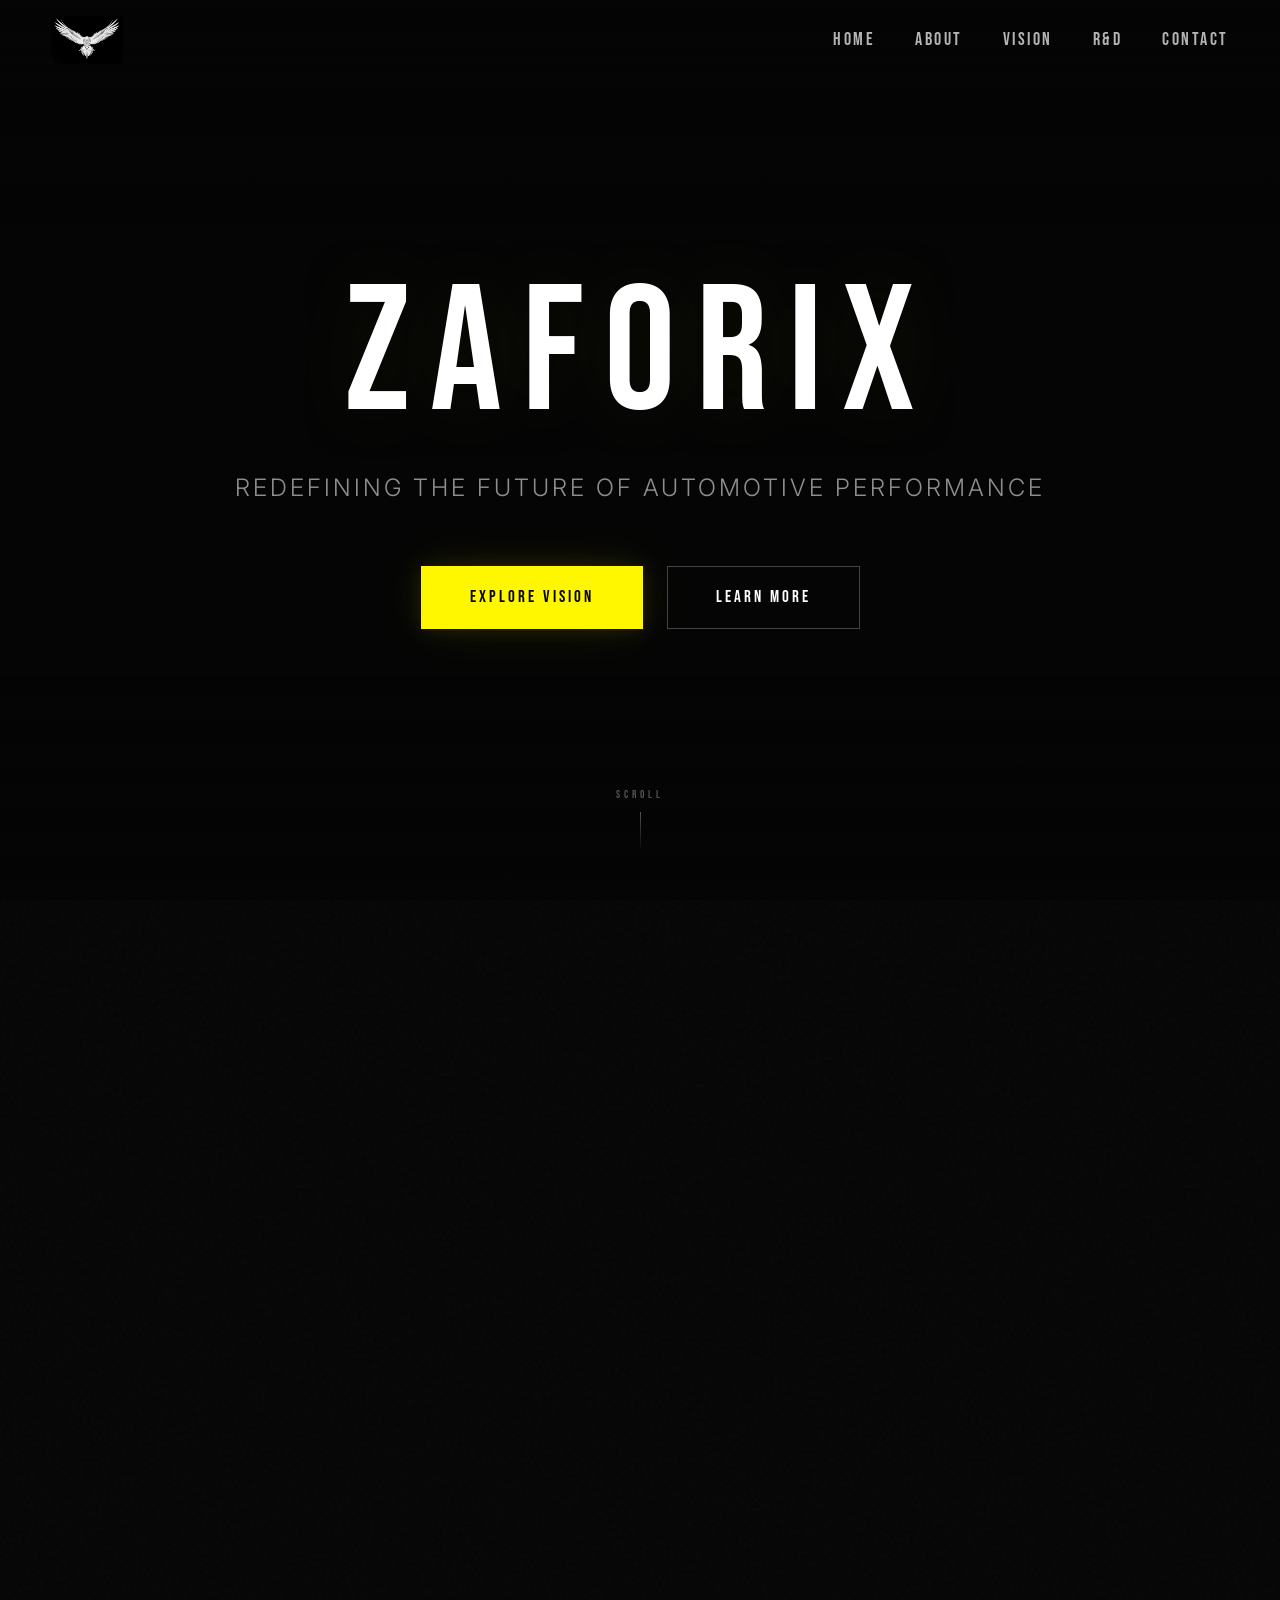
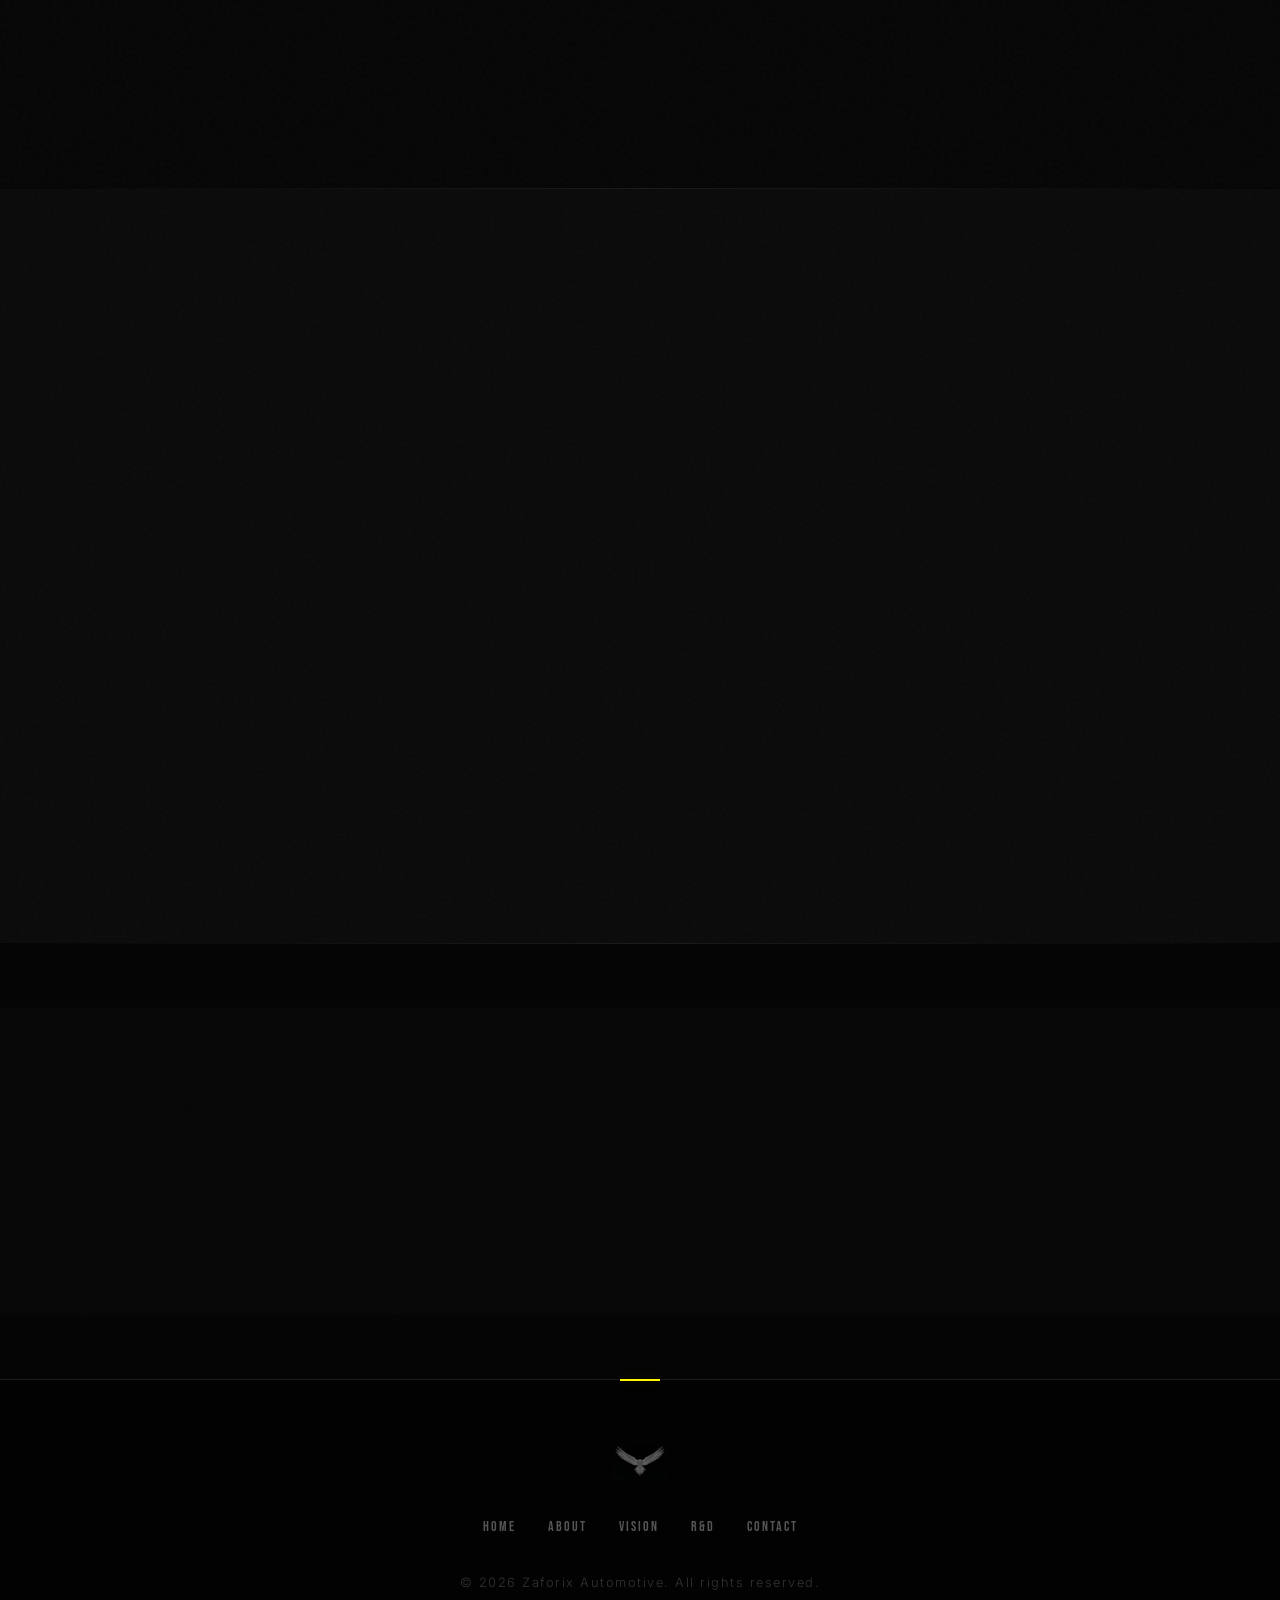
==== index.html @ 0b7443a0 "Update index.html" ====
<!DOCTYPE html>
<html lang="en">
<head>
    <link rel="icon" type="image/png" href="assets/favicon.png">
    <meta charset="UTF-8">
    <meta name="viewport" content="width=device-width, initial-scale=1.0">
    <title>Zaforix</title>
    <meta name="description" content="Zaforix is redefining the future of automotive performance. Experience the pinnacle of luxury engineering and design.">
    <link rel="stylesheet" href="style.css">
    
</head>
<body>

<nav class="navbar" id="navbar">
    <a href="index.html" class="logo-link" aria-label="Zaforix Home">
        <img src="assets/logo.png" alt="Zaforix" class="logo-img">
    </a>
    <ul class="nav-links" id="nav-links">
        <li><a href="index.html">Home</a></li>
        <li><a href="about.html">About</a></li>
        <li><a href="vision.html">Vision</a></li>
        <li><a href="rd.html">R&D</a></li>
        <li><a href="contact.html">Contact</a></li>
    </ul>
    <div class="hamburger" id="hamburger" aria-label="Toggle navigation">
        <span></span>
        <span></span>
        <span></span>
    </div>
</nav>

<main>
    <!-- Cinematic Hero -->
    <section class="hero" id="hero">
        <video autoplay muted loop playsinline class="hero-bg">
            <source src="assets/hero-video.mp4" type="video/mp4">
        </video>
        <div class="hero-overlay"></div>
        <div class="hero-content">
            <h1 class="hero-title">ZAFORIX</h1>
            <p class="hero-tagline">Redefining the Future of Automotive Performance</p>
            <div class="hero-actions">
                <a href="vision.html" class="btn btn-primary">Explore Vision</a>
                <a href="about.html" class="btn">Learn More</a>
            </div>
        </div>
        <div class="hero-scroll">
            <span>Scroll</span>
            <div class="scroll-line"></div>
        </div>
    </section>

    <!-- Brand Introduction -->
    <section class="section section-dark">
        <div class="section-content wide">
            <div class="fade-in text-center">
                <span class="eyebrow">The Next Era</span>
                <h2>Born to Perform</h2>
                <div class="accent-line"></div>
            </div>
            <div class="split-section">
                <div class="fade-in-left">
                    <p>Zaforix represents the pinnacle of automotive engineering and craftsmanship. Born from a relentless pursuit of self-improvement, we aim to operate at the highest level for the people we serve.</p>
                    <p>Our world-class team of engineers and visionary designers are working to create machines that don't just perform — they inspire. Welcome to the future.</p>
                    <a href="about.html" class="btn" style="margin-top: 2rem;">Our Story</a>
                </div>
                <div class="fade-in-right">
                    <div class="image-frame">
                        <img src="assets/vision-cockpit.png" alt="Premium sports car cockpit interior with ambient lighting at night">
                    </div>
                </div>
            </div>
        </div>
    </section>

    <hr class="section-divider">

    <!-- Philosophy Teaser -->
    <section class="section section-mid">
        <div class="section-content wide">
            <div class="split-section split-reverse">
                <div class="fade-in-right">
                    <span class="eyebrow">Philosophy</span>
                    <h3>Powerful. <span class="accent-text">Engineering.</span> For All.</h3>
                    <p style="margin-top: 1.5rem;">Every line, curve, and part is subjected to ruthless scrutiny in our pursuit of mechanical excellence for our end-users. We're building vehicles for everyone — driven by the belief that the limits of today are merely opportunities for tomorrow.</p>
                    <a href="vision.html" class="btn" style="margin-top: 2rem;">Our Vision</a>
                </div>
                <div class="fade-in-left">
                    <div class="image-frame">
                        <img src="assets/about-engineering.png" alt="High-performance engine bay showing precision-machined components">
                    </div>
                </div>
            </div>
        </div>
    </section>

    <hr class="section-divider">

    <!-- Stats -->
    <section class="section section-dark" style="padding-top: 0; padding-bottom: 0;">
        <div class="stats-bar fade-in">
            <div class="stat-item">
                <span class="stat-number">2026</span>
                <span class="stat-label">Founded</span>
            </div>
            <div class="stat-item">
                <span class="stat-number">∞</span>
                <span class="stat-label">Potential</span>
            </div>
            <div class="stat-item">
                <span class="stat-number">R&D</span>
                <span class="stat-label">Current Phase</span>
            </div>
            <div class="stat-item">
                <span class="stat-number">Raise The Standard</span>
                <span class="stat-label">Goal</span>
            </div>
        </div>
    </section>
</main>

<footer>
    <div class="footer-content">
        <div class="footer-brand">
            <img src="assets/logo.png" alt="Zaforix" class="footer-logo">
        </div>
        <ul class="footer-links">
            <li><a href="index.html">Home</a></li>
            <li><a href="about.html">About</a></li>
            <li><a href="vision.html">Vision</a></li>
            <li><a href="rd.html">R&D</a></li>
            <li><a href="contact.html">Contact</a></li>
        </ul>
        <p class="copyright">&copy; 2026 Zaforix Automotive. All rights reserved.</p>
    </div>
</footer>

<script src="main.js"></script>
</body>
</html>
---- style.css ----
@import url('https://fonts.googleapis.com/css2?family=Bebas+Neue&family=Inter:wght@300;400;500;600&display=swap');

/* ============================================
   ZAFORIX — Premium Design System v2
   Tesla / Porsche / Rimac Tier
   ============================================ */

:root {
  /* Layered Black Palette */
  --bg-void: #020202;
  --bg-primary: #050505;
  --bg-secondary: #0A0A0A;
  --bg-tertiary: #111111;
  --bg-card: #0D0D0D;
  --bg-elevated: #161616;
  --bg-surface: #1A1A1A;
  --border-subtle: #1C1C1C;
  --border-medium: #2A2A2A;

  /* Text */
  --text-primary: #FFFFFF;
  --text-secondary: #999999;
  --text-muted: #555555;
  --text-dim: #333333;

  /* Accent */
  --accent: #FFF700;
  --accent-soft: #E8E000;
  --accent-glow-subtle: rgba(255, 247, 0, 0.06);
  --accent-glow: rgba(255, 247, 0, 0.12);
  --accent-glow-medium: rgba(255, 247, 0, 0.2);
  --accent-glow-strong: rgba(255, 247, 0, 0.35);

  /* Typography */
  --font-heading: 'Bebas Neue', sans-serif;
  --font-body: 'Inter', sans-serif;

  /* Layout */
  --nav-height: 80px;
  --max-width: 1200px;
  --max-width-text: 800px;

  /* Transitions */
  --ease-smooth: cubic-bezier(0.25, 0.46, 0.45, 0.94);
  --ease-out: cubic-bezier(0.0, 0.0, 0.2, 1);
  --transition-fast: 0.2s var(--ease-smooth);
  --transition-base: 0.35s var(--ease-smooth);
  --transition-slow: 0.6s var(--ease-smooth);
  --transition-glacial: 1s var(--ease-out);
}

/* ============================================
   Reset & Base
   ============================================ */

*, *::before, *::after {
  margin: 0;
  padding: 0;
  box-sizing: border-box;
}

html {
  scroll-behavior: smooth;
  font-size: 16px;
}

body {
  font-family: var(--font-body);
  background-color: var(--bg-primary);
  color: var(--text-primary);
  line-height: 1.7;
  -webkit-font-smoothing: antialiased;
  -moz-osx-font-smoothing: grayscale;
  overflow-x: hidden;
  text-rendering: optimizeLegibility;
}

/* Page enter transition */
body {
  opacity: 0;
  animation: pageEnter 0.8s var(--ease-out) 0.1s forwards;
}

@keyframes pageEnter {
  from {
    opacity: 0;
    transform: translateY(12px);
  }
  to {
    opacity: 1;
    transform: translateY(0);
  }
}

body.page-exit {
  animation: pageExit 0.4s var(--ease-smooth) forwards;
}

@keyframes pageExit {
  from { opacity: 1; transform: translateY(0); }
  to { opacity: 0; transform: translateY(-8px); }
}

a {
  text-decoration: none;
  color: inherit;
  transition: color var(--transition-base);
}

img {
  max-width: 100%;
  display: block;
}

::selection {
  background-color: var(--accent);
  color: var(--bg-primary);
}

/* Cinematic page transition */

body {
  opacity: 0;
  transform: translateY(30px);
  filter: blur(6px);
  animation: pageEnter 0.9s ease forwards;
}

@keyframes pageEnter {
  to {
    opacity: 1;
    transform: translateY(0);
    filter: blur(0);
  }
}

body.page-exit {
  opacity: 1;
  transform: translateY(0);
  filter: blur(0);
  animation: pageExit 0.5s ease forwards;
}

@keyframes pageExit {
  to {
    opacity: 0;
    transform: translateY(-40px);
    filter: blur(10px);
  }
}

/* ============================================
   Typography — Strong Hierarchy
   ============================================ */

h1, h2, h3, h4, h5, h6 {
  font-family: var(--font-heading);
  font-weight: 400;
  letter-spacing: 3px;
  line-height: 1.05;
  color: var(--text-primary);
}

h1 {
  font-size: clamp(4rem, 11vw, 10rem);
  letter-spacing: 8px;
  text-transform: uppercase;
}

h2 {
  font-size: clamp(2.5rem, 5vw, 4.5rem);
  letter-spacing: 4px;
  margin-bottom: 1.5rem;
}

h3 {
  font-size: clamp(1.6rem, 3vw, 2.8rem);
  letter-spacing: 2px;
}

h4 {
  font-size: clamp(1.2rem, 2vw, 1.6rem);
  letter-spacing: 3px;
  text-transform: uppercase;
  color: var(--text-secondary);
}

p {
  font-weight: 300;
  color: var(--text-secondary);
  font-size: 1.05rem;
  line-height: 1.85;
}

.eyebrow {
  font-family: var(--font-heading);
  font-size: 0.95rem;
  letter-spacing: 5px;
  text-transform: uppercase;
  color: var(--accent);
  margin-bottom: 1rem;
  display: block;
}

/* ============================================
   Navigation — Refined & Transparent
   ============================================ */

.navbar {
  position: fixed;
  top: 0;
  left: 0;
  width: 100%;
  height: var(--nav-height);
  padding: 0 clamp(1.5rem, 4vw, 4rem);
  display: flex;
  justify-content: space-between;
  align-items: center;
  z-index: 1000;
  background: linear-gradient(180deg, rgba(5,5,5,0.92) 0%, rgba(5,5,5,0.6) 50%, transparent 100%);
  transition: all var(--transition-base);
}

.navbar.scrolled {
  background: rgba(5, 5, 5, 0.96);
  border-bottom: 1px solid var(--border-subtle);
  box-shadow: 0 1px 30px rgba(0,0,0,0.5);
}

.logo-link {
  display: inline-flex;
  align-items: center;
  transition: all var(--transition-base);
  position: relative;
}

.logo-link:hover {
  transform: scale(1.04);
}

.logo-img {
  height: 48px;
  width: auto;
  filter: brightness(1) contrast(1.05);
  transition: all var(--transition-base);
}

.logo-link:hover .logo-img {
  filter: brightness(1.15) drop-shadow(0 0 10px var(--accent-glow));
}

.nav-links {
  display: flex;
  gap: 2.5rem;
  list-style: none;
  align-items: center;
}

.nav-links a {
  font-family: var(--font-heading);
  font-size: 1.1rem;
  letter-spacing: 2.5px;
  color: rgba(255,255,255,0.7);
  position: relative;
  padding: 0.3rem 0;
  transition: all var(--transition-base);
}

.nav-links a::after {
  content: '';
  position: absolute;
  bottom: -3px;
  left: 0;
  width: 0;
  height: 1.5px;
  background: var(--accent);
  box-shadow: 0 0 8px var(--accent-glow);
  transition: width var(--transition-base);
}

.nav-links a:hover {
  color: var(--accent);
}

.nav-links a:hover::after {
  width: 100%;
}

.nav-links a.active {
  color: var(--text-primary);
}

.nav-links a.active::after {
  width: 100%;
  background: var(--text-primary);
  box-shadow: none;
}

/* Hamburger */
.hamburger {
  display: none;
  flex-direction: column;
  gap: 6px;
  cursor: pointer;
  z-index: 1001;
  padding: 4px;
}

.hamburger span {
  display: block;
  width: 26px;
  height: 1.5px;
  background-color: var(--text-primary);
  transition: all var(--transition-base);
  transform-origin: center;
}

.hamburger.active span:nth-child(1) {
  transform: rotate(45deg) translateY(5.25px) translateX(5.25px);
}

.hamburger.active span:nth-child(2) {
  opacity: 0;
  transform: scaleX(0);
}

.hamburger.active span:nth-child(3) {
  transform: rotate(-45deg) translateY(-5.25px) translateX(5.25px);
}

/* ============================================
   Buttons — Elegant Interactions
   ============================================ */

.btn {
  display: inline-block;
  padding: 1rem 3rem;
  font-family: var(--font-heading);
  font-size: 1.05rem;
  letter-spacing: 3px;
  text-transform: uppercase;
  border: 1px solid rgba(255,255,255,0.25);
  background-color: transparent;
  color: var(--text-primary);
  cursor: pointer;
  transition: all var(--transition-base);
  position: relative;
  overflow: hidden;
}

.btn::before {
  content: '';
  position: absolute;
  inset: 0;
  background: var(--accent);
  transform: scaleX(0);
  transform-origin: left;
  transition: transform 0.45s var(--ease-smooth);
  z-index: -1;
}

.btn:hover {
  border-color: var(--accent);
  color: var(--bg-primary);
}

.btn:hover::before {
  transform: scaleX(1);
}

.btn-primary {
  background-color: var(--accent);
  color: var(--bg-primary);
  border-color: var(--accent);
  box-shadow: 0 0 25px var(--accent-glow), 0 0 60px var(--accent-glow-subtle);
}

.btn-primary:hover {
  background-color: transparent;
  color: var(--accent);
  box-shadow: 0 0 35px var(--accent-glow-medium), inset 0 0 25px var(--accent-glow-subtle);
}

.btn-primary:hover::before {
  transform: scaleX(0);
}

/* ============================================
   Hero Section — Cinematic Fullscreen
   ============================================ */

.hero {
  position: relative;
  height: 100vh;
  min-height: 700px;
  width: 100%;
  display: flex;
  flex-direction: column;
  justify-content: center;
  align-items: center;
  text-align: center;
  overflow: hidden;
}

.hero-bg {
  position: absolute;
  top: 0;
  left: 0;
  width: 100%;
  height: 100%;
  object-fit: cover;
  z-index: -2;
  animation: cinematicZoom 30s infinite alternate ease-in-out;
  filter: brightness(0.90) contrast(1.1);
}

@keyframes cinematicZoom {
  0% { transform: scale(1); }
  100% { transform: scale(1.1); }
}

.hero-overlay {
  position: absolute;
  inset: 0;
  z-index: -1;
  background:
    linear-gradient(180deg, rgba(5,5,5,0.5) 0%, transparent 25%, transparent 75%, var(--bg-primary) 100%);
}

.hero-content {
  max-width: 1000px;
  padding: 0 2rem;
  z-index: 1;
}

.hero-title {
  font-size: clamp(4.5rem, 14vw, 12rem);
  letter-spacing: clamp(8px, 2vw, 20px);
  text-shadow: 0 0 80px var(--accent-glow-subtle), 0 2px 40px rgba(0,0,0,0.5);
  margin-bottom: 1.5rem;
  line-height: 0.95;
}

.hero-tagline {
  font-size: clamp(1rem, 2.2vw, 1.5rem);
  font-weight: 300;
  color: rgba(255,255,255,0.55);
  letter-spacing: 3px;
  margin-bottom: 3.5rem;
  text-transform: uppercase;
}

.hero-actions {
  display: flex;
  gap: 1.5rem;
  justify-content: center;
  flex-wrap: wrap;
}

/* Scroll indicator */
.hero-scroll {
  position: absolute;
  bottom: 3rem;
  left: 50%;
  transform: translateX(-50%);
  display: flex;
  flex-direction: column;
  align-items: center;
  gap: 0.5rem;
  z-index: 2;
  animation: scrollPulse 2s ease-in-out infinite;
}

.hero-scroll span {
  font-family: var(--font-heading);
  font-size: 0.7rem;
  letter-spacing: 4px;
  color: var(--text-muted);
  text-transform: uppercase;
}

.scroll-line {
  width: 1px;
  height: 40px;
  background: linear-gradient(180deg, var(--text-muted), transparent);
}

@keyframes scrollPulse {
  0%, 100% { opacity: 0.4; transform: translateX(-50%) translateY(0); }
  50% { opacity: 0.8; transform: translateX(-50%) translateY(6px); }
}

/* ============================================
   Page Headers — Cinematic with image bg
   ============================================ */

.page-header {
  padding: 12rem 2rem 6rem;
  text-align: center;
  position: relative;
  overflow: hidden;
  background-color: var(--bg-primary);
}

.page-header.with-bg {
  min-height: 60vh;
  display: flex;
  flex-direction: column;
  justify-content: center;
  align-items: center;
}

.page-header-bg {
  position: absolute;
  inset: 0;
  object-fit: cover;
  width: 100%;
  height: 100%;
  z-index: 0;
  filter: brightness(0.75) contrast(1.1);
}

.page-header-overlay {
  position: absolute;
  inset: 0;
  z-index: 1;
  background:
    linear-gradient(180deg, rgba(5,5,5,0.6) 0%, rgba(5,5,5,0.3) 50%, var(--bg-primary) 100%);
}

.page-header-content {
  position: relative;
  z-index: 2;
}

.page-header::after {
  content: '';
  position: absolute;
  bottom: 0;
  left: 50%;
  transform: translateX(-50%);
  width: 50px;
  height: 1.5px;
  background: var(--accent);
  box-shadow: 0 0 15px var(--accent-glow), 0 0 40px var(--accent-glow-subtle);
  z-index: 3;
}

.page-header h1 {
  font-size: clamp(3.5rem, 8vw, 7rem);
  margin-bottom: 1rem;
  letter-spacing: 8px;
}

.page-header .subtitle {
  font-size: clamp(0.9rem, 1.8vw, 1.3rem);
  color: rgba(255,255,255,0.45);
  font-weight: 300;
  letter-spacing: 4px;
  text-transform: uppercase;
}

/* ============================================
   Content Sections — Layered Depths
   ============================================ */

.section {
  padding: clamp(5rem, 10vw, 10rem) clamp(1.5rem, 4vw, 4rem);
  position: relative;
}

.section-dark {
  background-color: var(--bg-primary);
}

.section-mid {
  background-color: var(--bg-secondary);
}

.section-elevated {
  background-color: var(--bg-tertiary);
}

/* Subtle noise texture via CSS */
.section::before {
  content: '';
  position: absolute;
  inset: 0;
  opacity: 0.025;
  pointer-events: none;
  background-image: url("data:image/svg+xml,%3Csvg viewBox='0 0 256 256' xmlns='http://www.w3.org/2000/svg'%3E%3Cfilter id='noiseFilter'%3E%3CfeTurbulence type='fractalNoise' baseFrequency='0.9' numOctaves='4' stitchTiles='stitch'/%3E%3C/filter%3E%3Crect width='100%25' height='100%25' filter='url(%23noiseFilter)'/%3E%3C/svg%3E");
}

/* Section divider line */
.section-divider {
  width: 100%;
  height: 1px;
  background: linear-gradient(90deg, transparent, var(--border-subtle), transparent);
  margin: 0;
  border: none;
}

.section-content {
  max-width: var(--max-width-text);
  margin: 0 auto;
  position: relative;
}

.section-content.wide {
  max-width: var(--max-width);
}

.section-content h2 {
  text-align: center;
}

.section-content p {
  font-size: 1.1rem;
  line-height: 1.95;
  margin-bottom: 2rem;
}

.section-content p:last-child {
  margin-bottom: 0;
}

/* ============================================
   Image Components
   ============================================ */

/* Full-bleed cinematic image */
.cinematic-image {
  width: 100%;
  height: 55vh;
  min-height: 380px;
  object-fit: cover;
  margin: 4rem 0;
  position: relative;
  filter: brightness(0.95) contrast(1.05);
  transition: all 0.8s var(--ease-smooth);
}

.cinematic-image:hover {
  filter: brightness(1) contrast(1.1);
  transform: scale(1.005);
}

/* Image with border treatment */
.image-frame {
  position: relative;
  overflow: hidden;
  border: 1px solid var(--border-subtle);
}

.image-frame img {
  width: 100%;
  height: 100%;
  object-fit: cover;
  transition: transform 0.8s var(--ease-smooth);
}

.image-frame:hover img {
  transform: scale(1.03);
}

/* Split layout */
.split-section {
  display: flex;
  align-items: center;
  gap: clamp(3rem, 5vw, 6rem);
  margin-top: 5rem;
}

.split-section > * {
  flex: 1;
}

.split-section .image-frame {
  aspect-ratio: 4/3;
}

.split-reverse {
  flex-direction: row-reverse;
}

/* Photo grid */
.photo-grid {
  display: grid;
  grid-template-columns: repeat(2, 1fr);
  gap: 1.5rem;
  margin-top: 4rem;
}

.photo-grid .image-frame {
  aspect-ratio: 16/10;
}

/* ============================================
   Stats / Metrics Bar
   ============================================ */

.stats-bar {
  display: flex;
  justify-content: center;
  gap: 0;
  margin: 4rem 0;
  border-top: 1px solid var(--border-subtle);
  border-bottom: 1px solid var(--border-subtle);
}

.stat-item {
  flex: 1;
  text-align: center;
  padding: 3rem 2rem;
  border-right: 1px solid var(--border-subtle);
}

.stat-item:last-child {
  border-right: none;
}

.stat-number {
  font-family: var(--font-heading);
  font-size: clamp(2rem, 4vw, 3.5rem);
  letter-spacing: 2px;
  color: var(--accent);
  display: block;
  margin-bottom: 0.5rem;
}

.stat-label {
  font-size: 0.8rem;
  letter-spacing: 3px;
  text-transform: uppercase;
  color: var(--text-muted);
}

/* ============================================
   Feature Cards
   ============================================ */

.feature-grid {
  display: grid;
  grid-template-columns: repeat(auto-fit, minmax(280px, 1fr));
  gap: 1.5rem;
  margin-top: 4rem;
}

.feature-card {
  background: var(--bg-card);
  border: 1px solid var(--border-subtle);
  padding: 3rem 2.5rem;
  transition: all var(--transition-base);
  position: relative;
  overflow: hidden;
}

.feature-card::before {
  content: '';
  position: absolute;
  top: 0;
  left: 0;
  width: 100%;
  height: 2px;
  background: var(--accent);
  transform: scaleX(0);
  transform-origin: left;
  transition: transform var(--transition-base);
}

.feature-card:hover {
  border-color: var(--border-medium);
  background: var(--bg-elevated);
  transform: translateY(-3px);
  box-shadow: 0 10px 40px rgba(0,0,0,0.3);
}

.feature-card:hover::before {
  transform: scaleX(1);
}

.feature-card h4 {
  margin-bottom: 1rem;
  color: var(--text-primary);
}

.feature-card p {
  font-size: 0.95rem;
  color: var(--text-secondary);
}

.feature-icon {
  font-size: 1.5rem;
  margin-bottom: 1.5rem;
  display: block;
  color: var(--accent);
  /* Use text for icons */
}

/* ============================================
   Contact Form — Premium Feel
   ============================================ */

.contact-form {
  max-width: 600px;
  margin: 0 auto;
  display: flex;
  flex-direction: column;
  gap: 1.8rem;
}

.form-group {
  display: flex;
  flex-direction: column;
  gap: 0.6rem;
}

.form-group label {
  font-family: var(--font-heading);
  font-size: 0.85rem;
  letter-spacing: 3px;
  text-transform: uppercase;
  color: var(--text-muted);
}

.form-group input,
.form-group textarea {
  background-color: var(--bg-card);
  border: 1px solid var(--border-subtle);
  color: var(--text-primary);
  padding: 1.1rem 1.4rem;
  font-family: var(--font-body);
  font-size: 1rem;
  font-weight: 300;
  border-radius: 0;
  transition: border-color var(--transition-base), box-shadow var(--transition-base), background var(--transition-base);
  outline: none;
  -webkit-appearance: none;
}

.form-group input::placeholder,
.form-group textarea::placeholder {
  color: var(--text-dim);
}

.form-group input:focus,
.form-group textarea:focus {
  border-color: var(--accent);
  box-shadow: 0 0 0 1px var(--accent), 0 0 20px var(--accent-glow-subtle);
  background-color: var(--bg-elevated);
}

.form-group textarea {
  min-height: 180px;
  resize: vertical;
}

.form-submit {
  align-self: flex-start;
  margin-top: 0.5rem;
}

/* ============================================
   Fade-in Animations
   ============================================ */

.fade-in {
  opacity: 0;
  transform: translateY(35px);
  transition: opacity 1s var(--ease-out), transform 1s var(--ease-out);
}

.fade-in.visible {
  opacity: 1;
  transform: translateY(0);
}

.fade-in-left {
  opacity: 0;
  transform: translateX(-50px);
  transition: opacity 1s var(--ease-out), transform 1s var(--ease-out);
}

.fade-in-left.visible {
  opacity: 1;
  transform: translateX(0);
}

.fade-in-right {
  opacity: 0;
  transform: translateX(50px);
  transition: opacity 1s var(--ease-out), transform 1s var(--ease-out);
}

.fade-in-right.visible {
  opacity: 1;
  transform: translateX(0);
}

/* Staggered delays */
.delay-1 { transition-delay: 0.1s; }
.delay-2 { transition-delay: 0.2s; }
.delay-3 { transition-delay: 0.3s; }
.delay-4 { transition-delay: 0.4s; }

/* ============================================
   Footer — Minimal & Refined
   ============================================ */

footer {
  background-color: var(--bg-void);
  padding: 4rem clamp(1.5rem, 4vw, 4rem) 3rem;
  text-align: center;
  position: relative;
  border-top: 1px solid var(--border-subtle);
}

footer::before {
  content: '';
  position: absolute;
  top: -1px;
  left: 50%;
  transform: translateX(-50%);
  width: 40px;
  height: 2px;
  background: var(--accent);
  box-shadow: 0 0 12px var(--accent-glow);
}

.footer-content {
  max-width: var(--max-width);
  margin: 0 auto;
}

.footer-brand {
  margin-bottom: 2rem;
}

.footer-logo {
  height: 36px;
  margin: 0 auto 1rem;
  opacity: 0.4;
  transition: opacity var(--transition-base);
}

.footer-logo:hover {
  opacity: 0.7;
}

.footer-links {
  display: flex;
  justify-content: center;
  gap: 2rem;
  list-style: none;
  margin-bottom: 2rem;
}

.footer-links a {
  font-family: var(--font-heading);
  font-size: 0.85rem;
  letter-spacing: 2px;
  color: var(--text-muted);
  transition: color var(--transition-base);
}

.footer-links a:hover {
  color: var(--accent);
}

footer .copyright {
  color: var(--text-dim);
  font-size: 0.8rem;
  letter-spacing: 1.5px;
}

/* ============================================
   Accent Utilities
   ============================================ */

.accent-text {
  color: var(--accent);
}

.accent-glow {
  text-shadow: 0 0 30px var(--accent-glow);
}

.accent-line {
  width: 50px;
  height: 1.5px;
  background: var(--accent);
  margin: 1.5rem auto 2.5rem;
  box-shadow: 0 0 12px var(--accent-glow);
}

.text-center {
  text-align: center;
}

/* ============================================
   Responsive — Mobile First Refinements
   ============================================ */

@media (max-width: 768px) {
  .navbar {
    height: 70px;
  }

  .hamburger {
    display: flex;
  }

  .nav-links {
    position: fixed;
    top: 0;
    right: -100%;
    width: 75%;
    max-width: 320px;
    height: 100vh;
    height: 100dvh;
    background-color: var(--bg-primary);
    flex-direction: column;
    justify-content: center;
    align-items: center;
    gap: 1.8rem;
    transition: right var(--transition-slow);
    border-left: 1px solid var(--border-subtle);
    box-shadow: -20px 0 60px rgba(0,0,0,0.5);
  }

  .nav-links.open {
    right: 0;
  }

  .nav-links a {
    font-size: 1.6rem;
    letter-spacing: 3px;
    color: var(--text-primary);
  }

  .hero-title {
    letter-spacing: 5px;
  }

  .hero-actions {
    flex-direction: column;
    align-items: center;
    gap: 1rem;
  }

  .hero-scroll {
    display: none;
  }

  .page-header {
    padding: 9rem 1.5rem 4rem;
  }

  .split-section,
  .split-reverse {
    flex-direction: column;
    gap: 2.5rem;
  }

  .photo-grid {
    grid-template-columns: 1fr;
  }

  .stats-bar {
    flex-direction: column;
  }

  .stat-item {
    border-right: none;
    border-bottom: 1px solid var(--border-subtle);
    padding: 2rem;
  }

  .stat-item:last-child {
    border-bottom: none;
  }

  .feature-grid {
    grid-template-columns: 1fr;
  }

  .contact-form {
    padding: 0 0.5rem;
  }

  .footer-links {
    flex-direction: column;
    gap: 1rem;
  }
}

@media (max-width: 480px) {
  .hero-title {
    font-size: clamp(3rem, 16vw, 5rem);
    letter-spacing: 4px;
  }

  .btn {
    padding: 0.9rem 2.2rem;
    font-size: 0.95rem;
  }

  .page-header h1 {
    font-size: clamp(2.5rem, 12vw, 4rem);
    letter-spacing: 4px;
  }
}
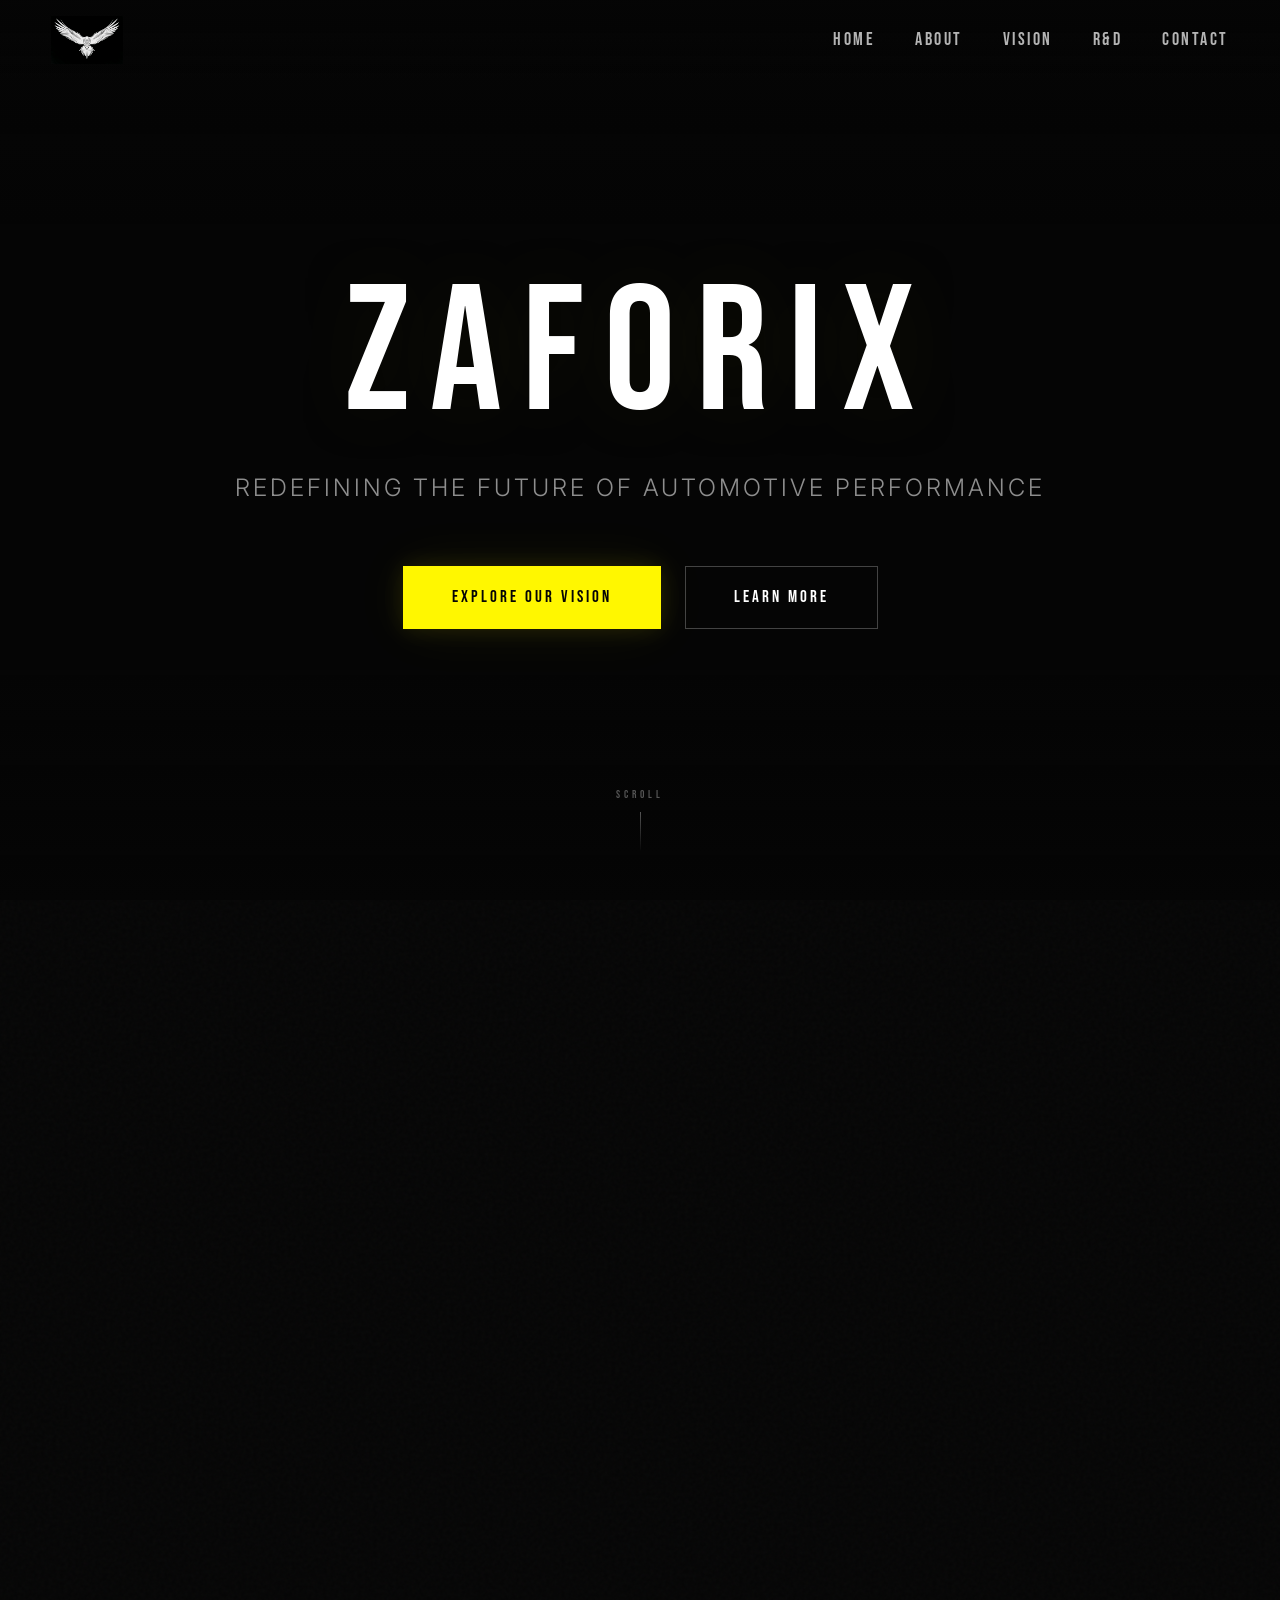
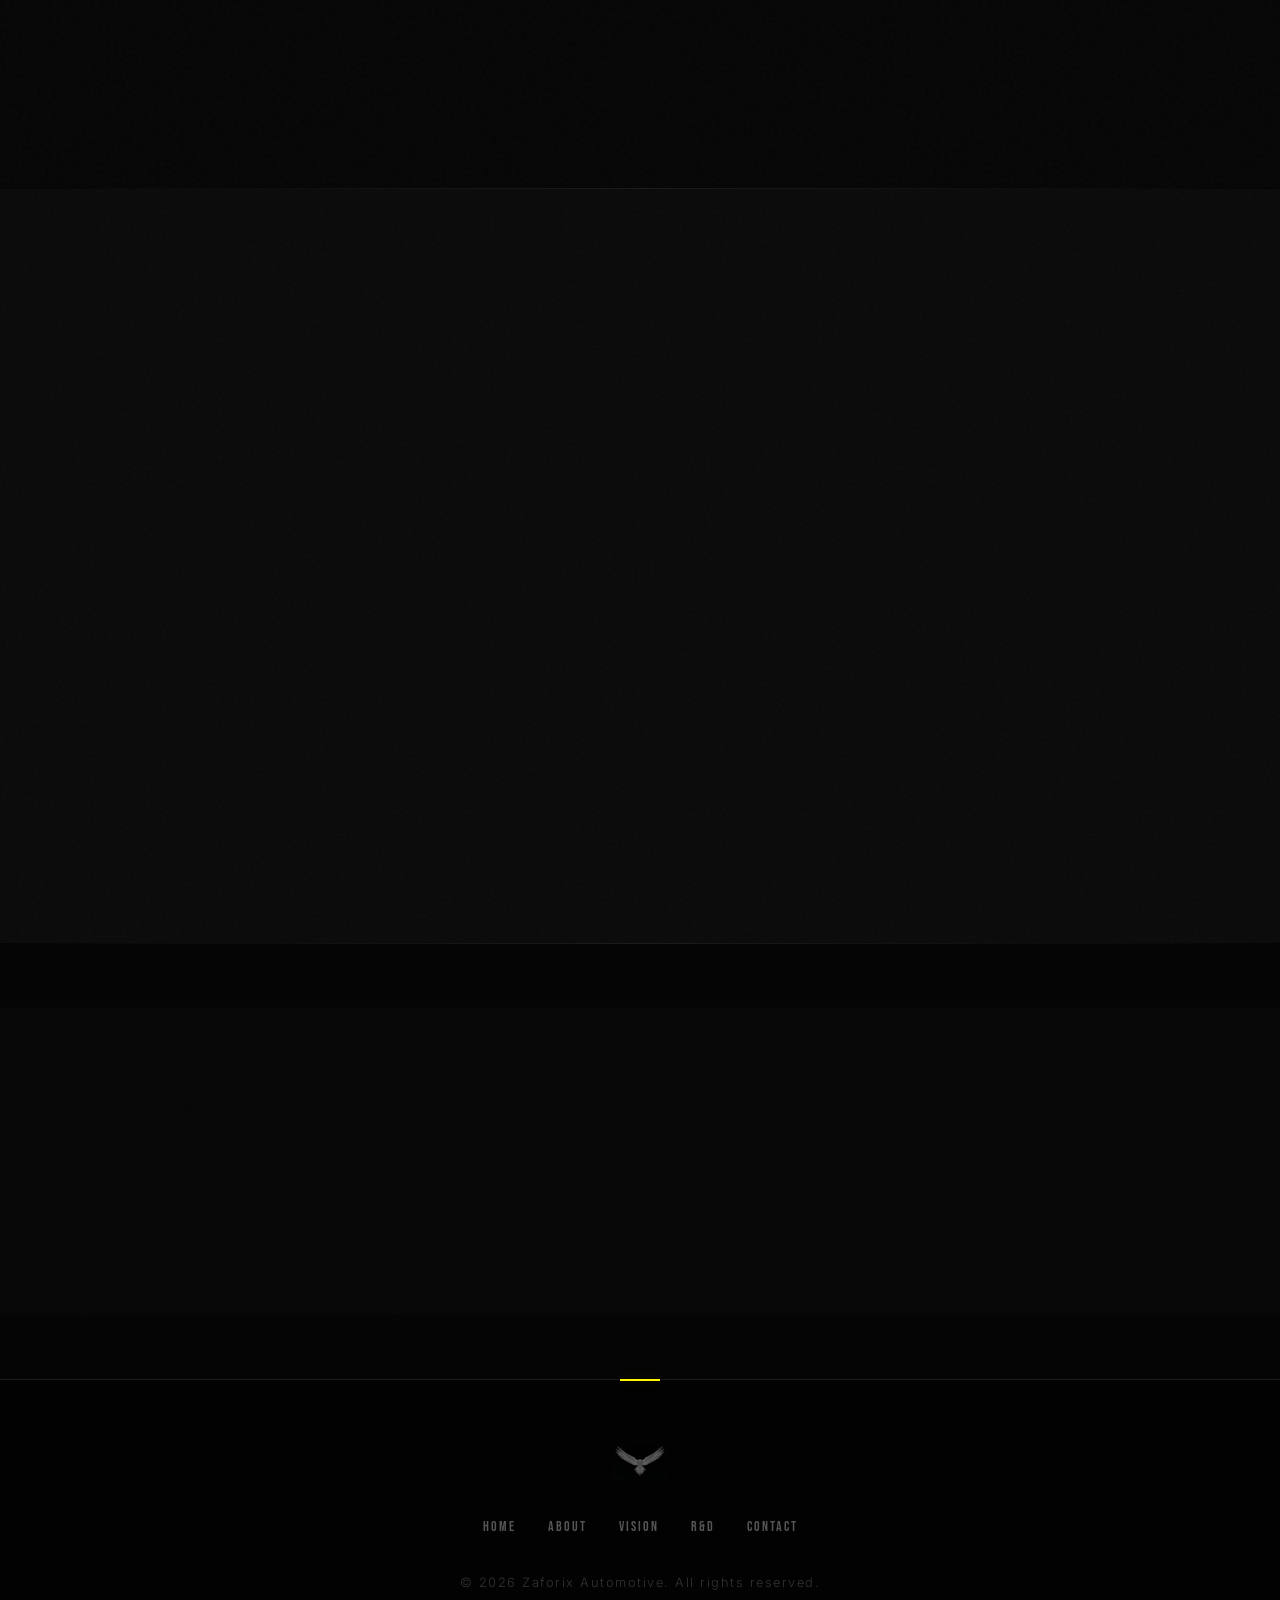
==== commit 45a84f76: "Update index.html" ====
--- a/index.html
+++ b/index.html
@@ -40,7 +40,7 @@
             <h1 class="hero-title">ZAFORIX</h1>
             <p class="hero-tagline">Redefining the Future of Automotive Performance</p>
             <div class="hero-actions">
-                <a href="vision.html" class="btn btn-primary">Explore Vision</a>
+                <a href="vision.html" class="btn btn-primary">Explore Our Vision</a>
                 <a href="about.html" class="btn">Learn More</a>
             </div>
         </div>
@@ -81,8 +81,8 @@
             <div class="split-section split-reverse">
                 <div class="fade-in-right">
                     <span class="eyebrow">Philosophy</span>
-                    <h3>Powerful. <span class="accent-text">Engineering.</span> For All.</h3>
-                    <p style="margin-top: 1.5rem;">Every line, curve, and part is subjected to ruthless scrutiny in our pursuit of mechanical excellence for our end-users. We're building vehicles for everyone — driven by the belief that the limits of today are merely opportunities for tomorrow.</p>
+                    <h3>Powerful. Engineering. <span class="accent-text"> For All.</span></h3>
+                    <p style="margin-top: 1.5rem;">Every line, inch, and part is subjected to ruthless scrutiny in our pursuit of mechanical excellence for our end-users. We're building vehicles for everyone — driven by the belief that the limits of today are merely opportunities for tomorrow.</p>
                     <a href="vision.html" class="btn" style="margin-top: 2rem;">Our Vision</a>
                 </div>
                 <div class="fade-in-left">
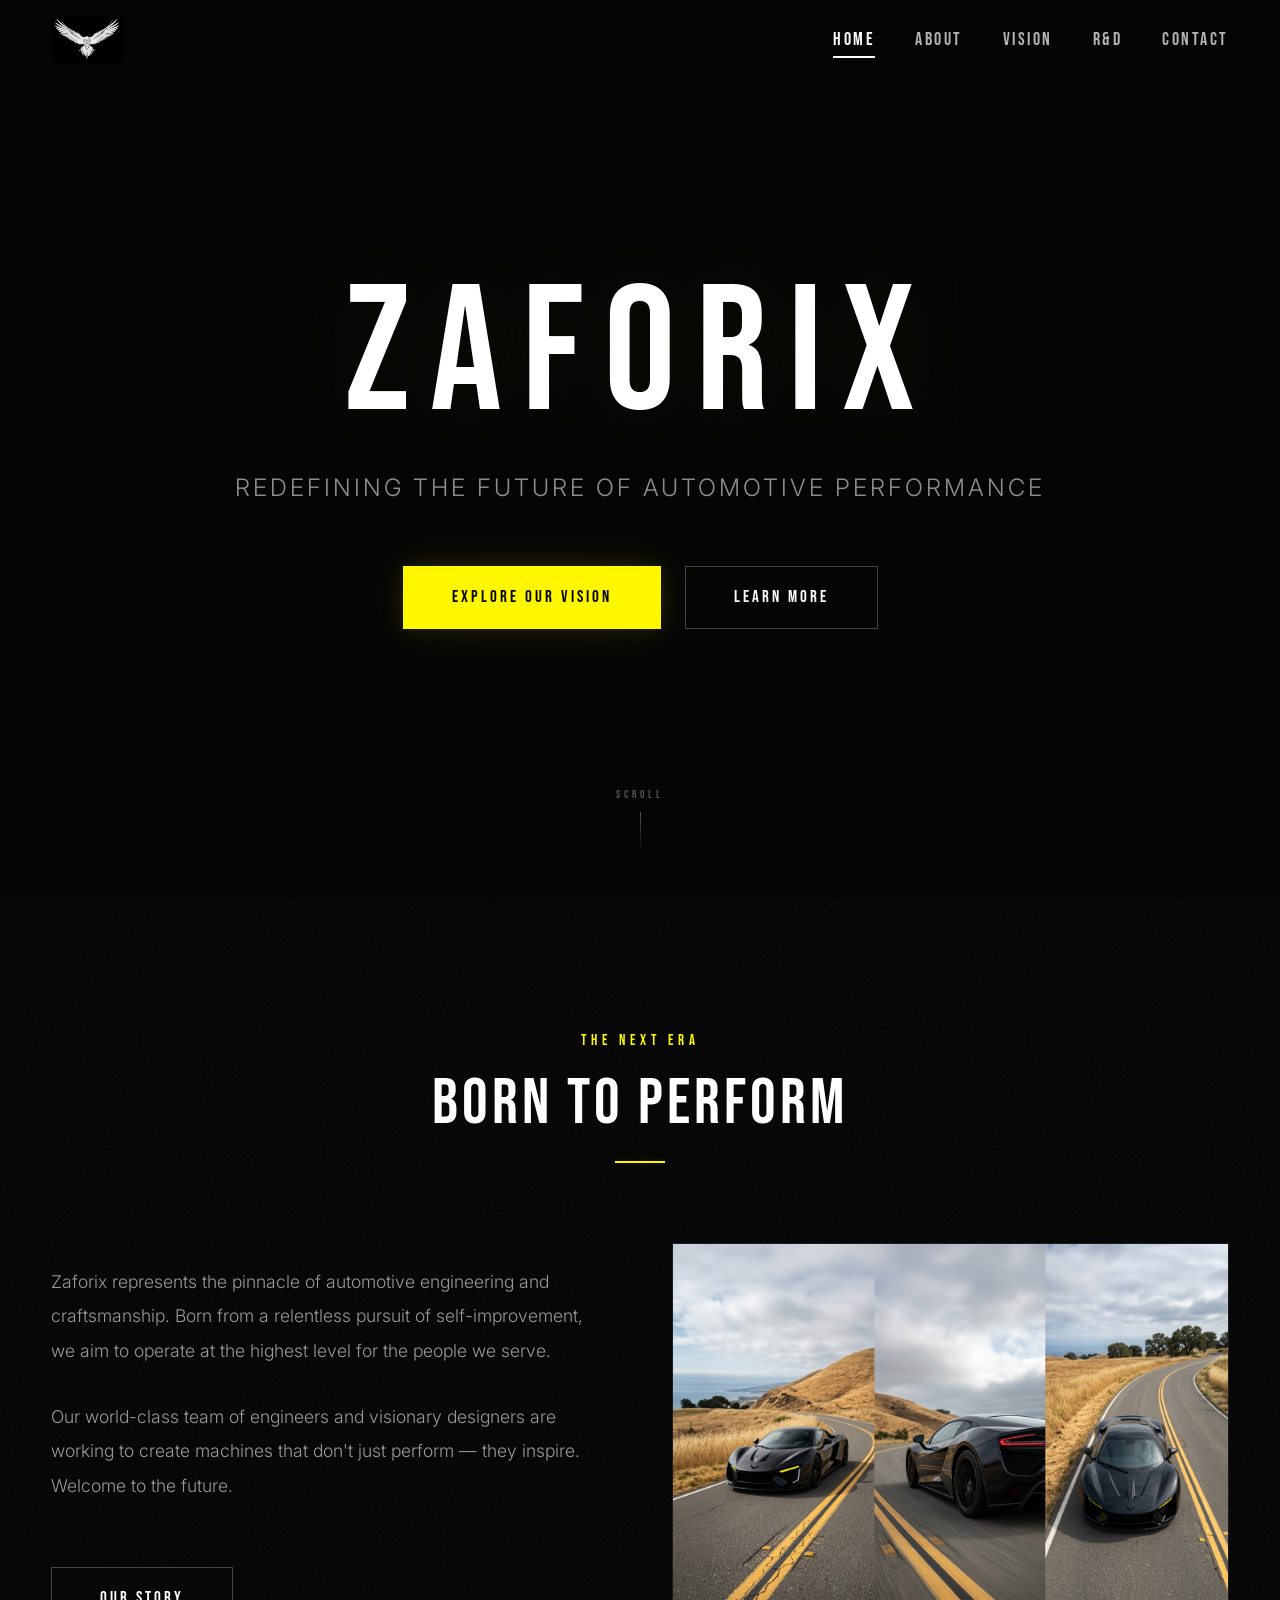
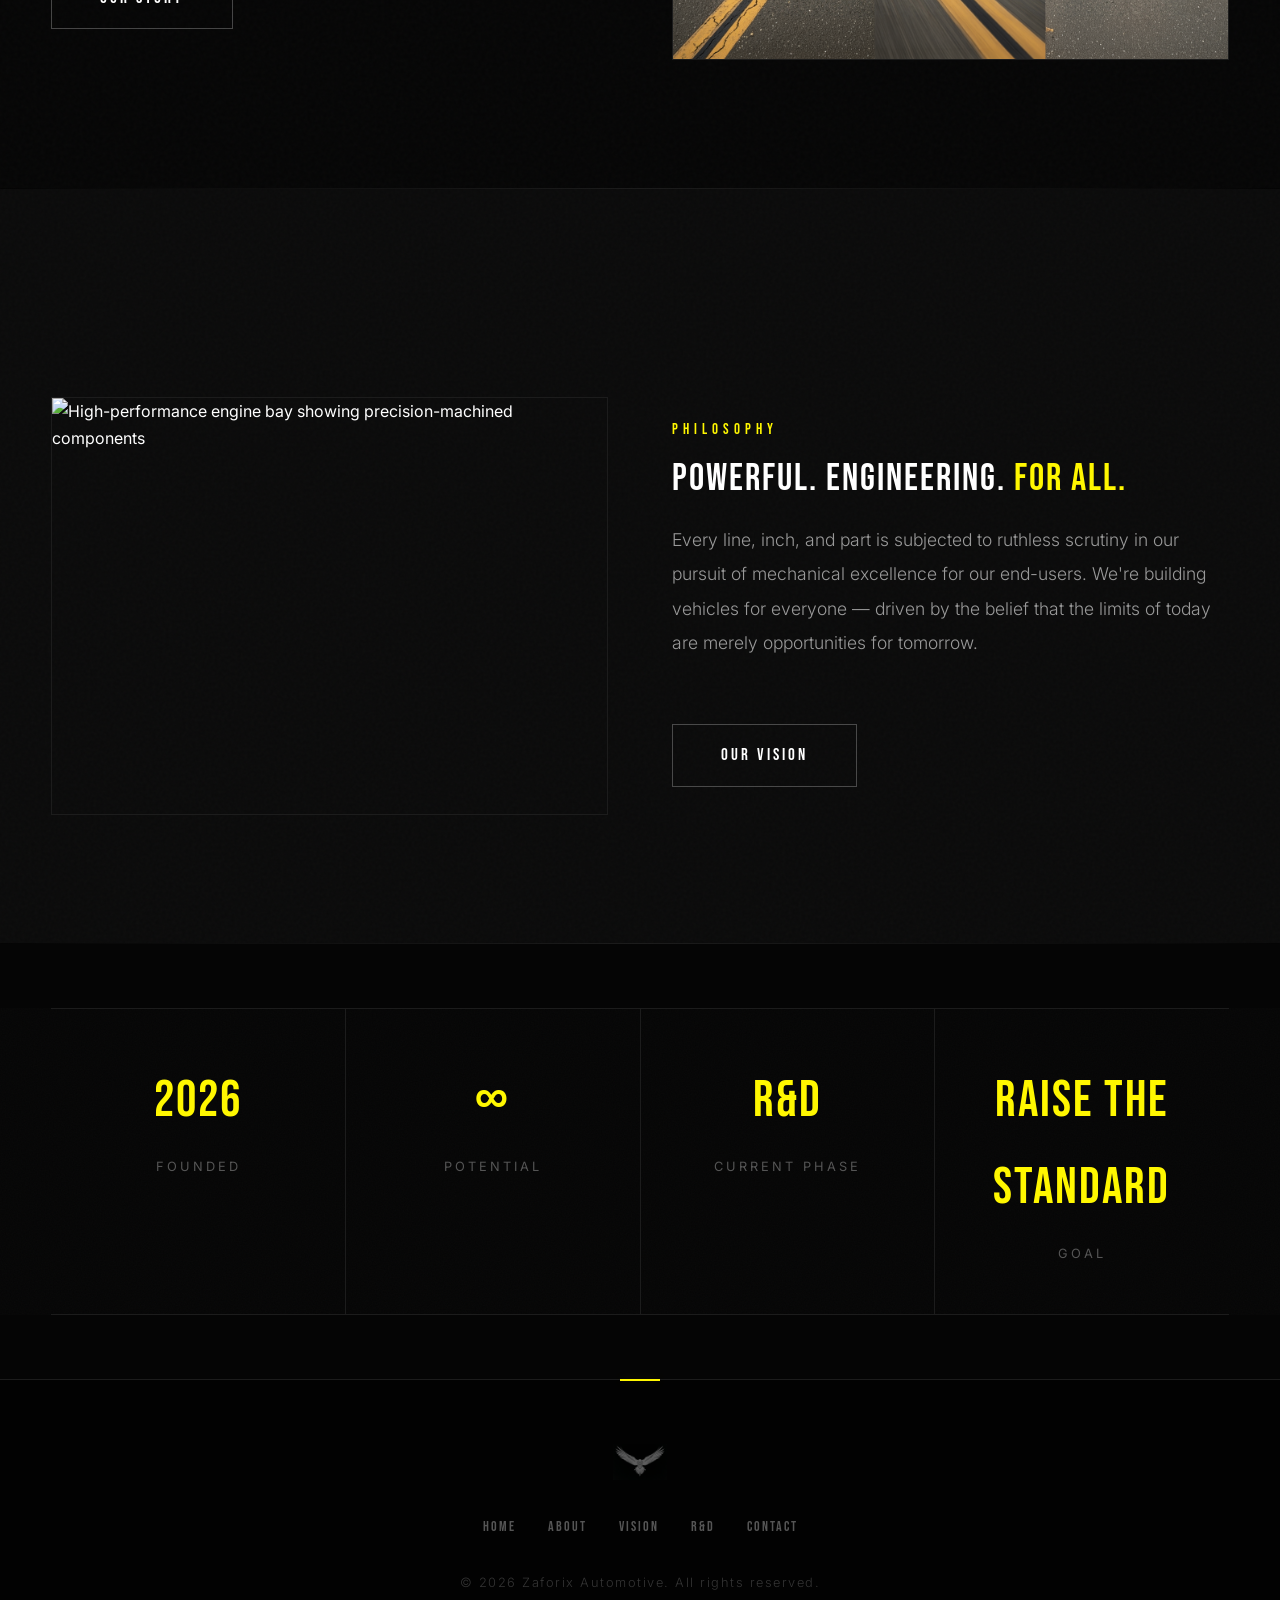
==== commit 268b238e: "Update index.html" ====
--- a/index.html
+++ b/index.html
@@ -9,7 +9,11 @@
     <link rel="stylesheet" href="style.css">
     
 </head>
-<body>
+<div id="startup">
+    <img src="assets/logo.png" id="startupLogo" alt="Zaforix">
+</div>
+
+</div>
 
 <nav class="navbar" id="navbar">
     <a href="index.html" class="logo-link" aria-label="Zaforix Home">
@@ -32,7 +36,7 @@
 <main>
     <!-- Cinematic Hero -->
     <section class="hero" id="hero">
-        <video autoplay muted loop playsinline class="hero-bg">
+        <video autoplay muted playsinline class="hero-bg">
             <source src="assets/hero-video.mp4" type="video/mp4">
         </video>
         <div class="hero-overlay"></div>
@@ -98,25 +102,30 @@
 
     <!-- Stats -->
     <section class="section section-dark" style="padding-top: 0; padding-bottom: 0;">
-        <div class="stats-bar fade-in">
-            <div class="stat-item">
-                <span class="stat-number">2026</span>
-                <span class="stat-label">Founded</span>
-            </div>
-            <div class="stat-item">
-                <span class="stat-number">∞</span>
-                <span class="stat-label">Potential</span>
-            </div>
-            <div class="stat-item">
-                <span class="stat-number">R&D</span>
-                <span class="stat-label">Current Phase</span>
-            </div>
-            <div class="stat-item">
-                <span class="stat-number">Raise The Standard</span>
-                <span class="stat-label">Goal</span>
-            </div>
+    <div class="stats-bar fade-in">
+
+        <div class="stat-item">
+            <span class="stat-number">2026</span>
+            <span class="stat-label">Founded</span>
         </div>
-    </section>
+
+        <div class="stat-item">
+            <span class="stat-number">∞</span>
+            <span class="stat-label">Potential</span>
+        </div>
+
+        <div class="stat-item">
+            <span class="stat-number">R&D</span>
+            <span class="stat-label">Current Phase</span>
+        </div>
+
+        <div class="stat-item">
+            <span class="stat-number">Raise The Standard</span>
+            <span class="stat-label">Goal</span>
+        </div>
+
+    </div>
+</section>
 </main>
 
 <footer>
--- a/style.css
+++ b/style.css
@@ -1110,3 +1110,40 @@
     letter-spacing: 4px;
   }
 }
+
+.eyebrow .flag-blue{ color:#3C3B6E !important; }
+.eyebrow .flag-red{ color:#B22234 !important; }
+.eyebrow .flag-white{ color:#ffffff !important; }
+
+/* ===== Startup Logo Intro ===== */
+
+#startup {
+  position: fixed;
+  top: 0;
+  left: 0;
+  width: 100%;
+  height: 100vh;
+  background: black;
+  display: flex;
+  justify-content: center;
+  align-items: center;
+  z-index: 99999;
+  opacity: 1;
+  transition: opacity 1s ease;
+}
+
+#startupLogo {
+  width: 120px;
+  opacity: 0;
+  animation: logoFade 1.8s forwards;
+}
+
+@keyframes logoFade {
+  0% {
+    opacity: 0;
+  }
+
+  100% {
+    opacity: 1;
+  }
+}
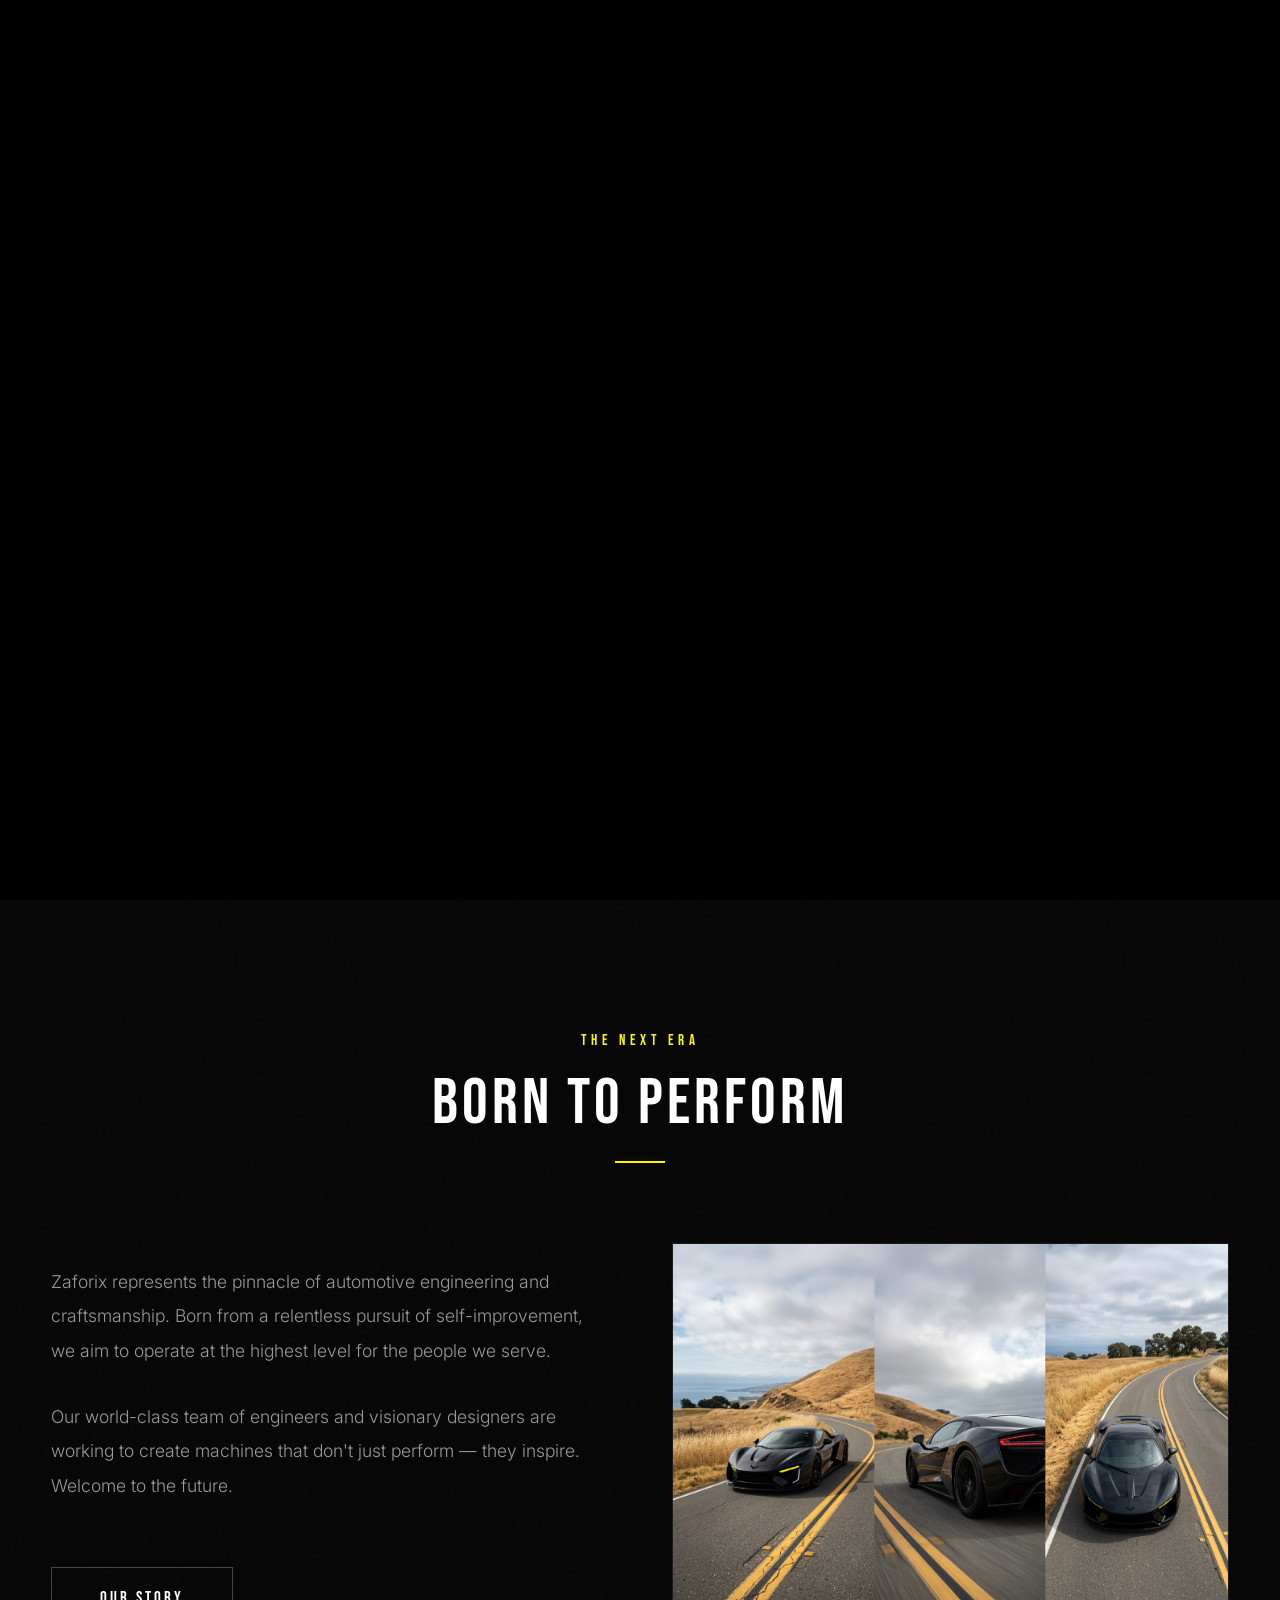
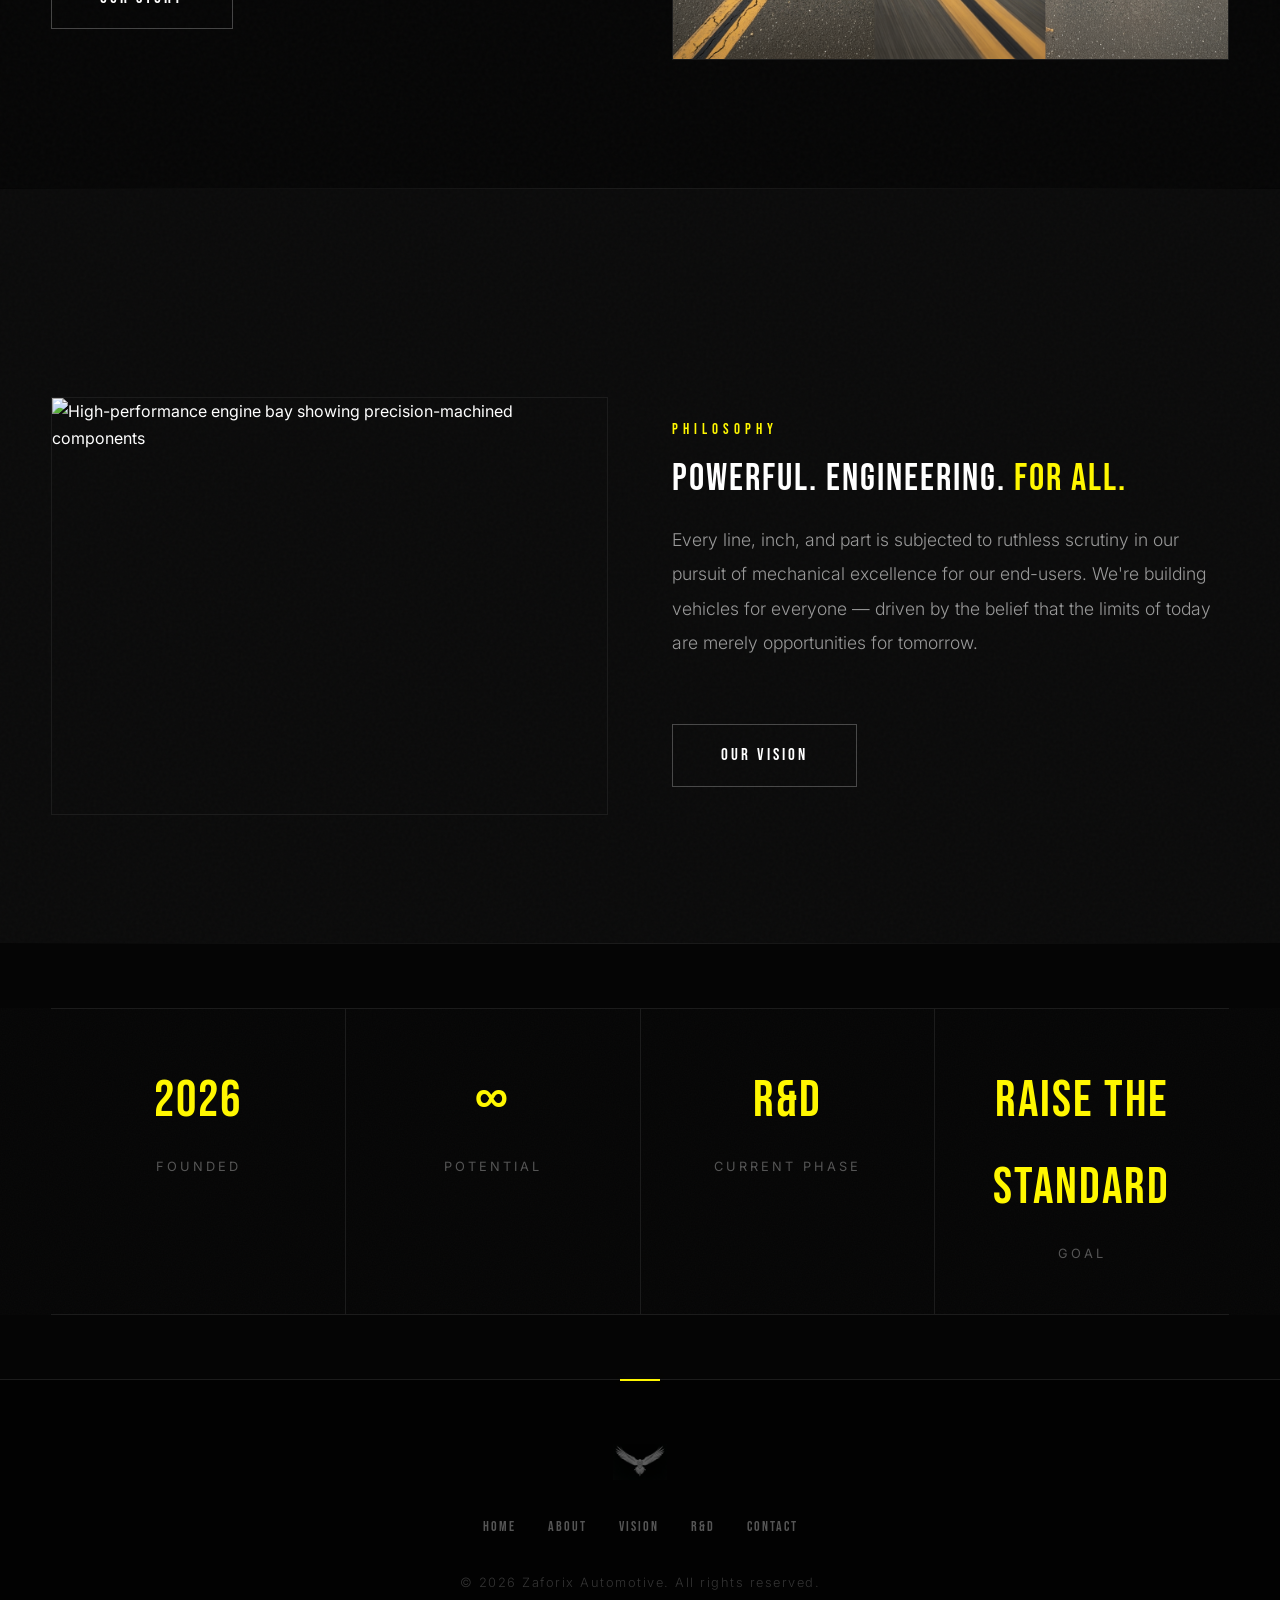
==== commit f28701e8: "Update index.html" ====
--- a/index.html
+++ b/index.html
@@ -6,12 +6,15 @@
     <meta name="viewport" content="width=device-width, initial-scale=1.0">
     <title>Zaforix</title>
     <meta name="description" content="Zaforix is redefining the future of automotive performance. Experience the pinnacle of luxury engineering and design.">
-    <link rel="stylesheet" href="style.css">
+        <link rel="stylesheet" href="style.css">
     
 </head>
+<body>
+
 <div id="startup">
     <img src="assets/logo.png" id="startupLogo" alt="Zaforix">
 </div>
+
 
 </div>
 
@@ -36,7 +39,7 @@
 <main>
     <!-- Cinematic Hero -->
     <section class="hero" id="hero">
-        <video autoplay muted playsinline class="hero-bg">
+        <video autoplay muted loop playsinline class="hero-bg">
             <source src="assets/hero-video.mp4" type="video/mp4">
         </video>
         <div class="hero-overlay"></div>
--- a/style.css
+++ b/style.css
@@ -76,30 +76,6 @@
 }
 
 /* Page enter transition */
-body {
-  opacity: 0;
-  animation: pageEnter 0.8s var(--ease-out) 0.1s forwards;
-}
-
-@keyframes pageEnter {
-  from {
-    opacity: 0;
-    transform: translateY(12px);
-  }
-  to {
-    opacity: 1;
-    transform: translateY(0);
-  }
-}
-
-body.page-exit {
-  animation: pageExit 0.4s var(--ease-smooth) forwards;
-}
-
-@keyframes pageExit {
-  from { opacity: 1; transform: translateY(0); }
-  to { opacity: 0; transform: translateY(-8px); }
-}
 
 a {
   text-decoration: none;
@@ -119,26 +95,11 @@
 
 /* Cinematic page transition */
 
-body {
-  opacity: 0;
-  transform: translateY(30px);
-  filter: blur(6px);
-  animation: pageEnter 0.9s ease forwards;
-}
-
-@keyframes pageEnter {
-  to {
-    opacity: 1;
-    transform: translateY(0);
-    filter: blur(0);
-  }
-}
-
 body.page-exit {
   opacity: 1;
   transform: translateY(0);
   filter: blur(0);
-  animation: pageExit 0.5s ease forwards;
+  animation: pageExit 0.6s ease forwards;
 }
 
 @keyframes pageExit {
@@ -202,12 +163,13 @@
   display: block;
 }
 
+
 /* ============================================
    Navigation — Refined & Transparent
    ============================================ */
 
 .navbar {
-  position: fixed;
+  position: sticky;
   top: 0;
   left: 0;
   width: 100%;
@@ -217,12 +179,15 @@
   justify-content: space-between;
   align-items: center;
   z-index: 1000;
-  background: linear-gradient(180deg, rgba(5,5,5,0.92) 0%, rgba(5,5,5,0.6) 50%, transparent 100%);
-  transition: all var(--transition-base);
+
+  background: transparent;
+
+  opacity: 1;
+  transition: opacity 0.35s ease, background 0.35s ease, box-shadow 0.35s ease;
 }
 
 .navbar.scrolled {
-  background: rgba(5, 5, 5, 0.96);
+  background: rgba(5,5,5,0.96);
   border-bottom: 1px solid var(--border-subtle);
   box-shadow: 0 1px 30px rgba(0,0,0,0.5);
 }
@@ -400,6 +365,8 @@
   align-items: center;
   text-align: center;
   overflow: hidden;
+
+  margin-top: calc(-1 * var(--nav-height));
 }
 
 .hero-bg {
@@ -409,9 +376,9 @@
   width: 100%;
   height: 100%;
   object-fit: cover;
-  z-index: -2;
+  z-index: 0;
   animation: cinematicZoom 30s infinite alternate ease-in-out;
-  filter: brightness(0.90) contrast(1.1);
+  filter: brightness(1.00) contrast(1.1);
 }
 
 @keyframes cinematicZoom {
@@ -422,15 +389,23 @@
 .hero-overlay {
   position: absolute;
   inset: 0;
-  z-index: -1;
+  z-index: 1;
+
   background:
-    linear-gradient(180deg, rgba(5,5,5,0.5) 0%, transparent 25%, transparent 75%, var(--bg-primary) 100%);
+    linear-gradient(
+      180deg,
+      rgba(5,5,5,0.65) 0%,
+      rgba(5,5,5,0.15) 15%,
+      rgba(5,5,5,0.05) 40%,
+      rgba(5,5,5,0.55) 80%,
+      var(--bg-primary) 100%
+    );
 }
 
 .hero-content {
   max-width: 1000px;
   padding: 0 2rem;
-  z-index: 1;
+  z-index: 2;
 }
 
 .hero-title {
@@ -473,9 +448,9 @@
 
 .hero-scroll span {
   font-family: var(--font-heading);
-  font-size: 0.7rem;
+  font-size: 0.9rem;
   letter-spacing: 4px;
-  color: var(--text-muted);
+  color: white;
   text-transform: uppercase;
 }
 
@@ -1119,31 +1094,51 @@
 
 #startup {
   position: fixed;
-  top: 0;
-  left: 0;
-  width: 100%;
-  height: 100vh;
+  inset: 0;
   background: black;
+
+  backdrop-filter: blur(6px);   /* add this line */
+
   display: flex;
   justify-content: center;
   align-items: center;
   z-index: 99999;
   opacity: 1;
-  transition: opacity 1s ease;
+  transition: opacity 0.4s ease;
+
+  pointer-events: all;
 }
 
 #startupLogo {
   width: 120px;
   opacity: 0;
-  animation: logoFade 1.8s forwards;
+  animation: logoFade 3.0s cubic-bezier(.33,.01,.19,1) forwards;
 }
 
 @keyframes logoFade {
+
   0% {
     opacity: 0;
+    transform: scale(0.94);
+    filter: blur(6px);
+  }
+
+  18% {
+    opacity: 1;
+    transform: scale(1);
+    filter: blur(0);
+  }
+
+  75% {
+    opacity: 1;
+    transform: scale(1.02);
+    filter: blur(0);
   }
 
   100% {
-    opacity: 1;
-  }
-}
+    opacity: 0;
+    transform: scale(1.03);
+    filter: blur(0);
+  }
+
+}
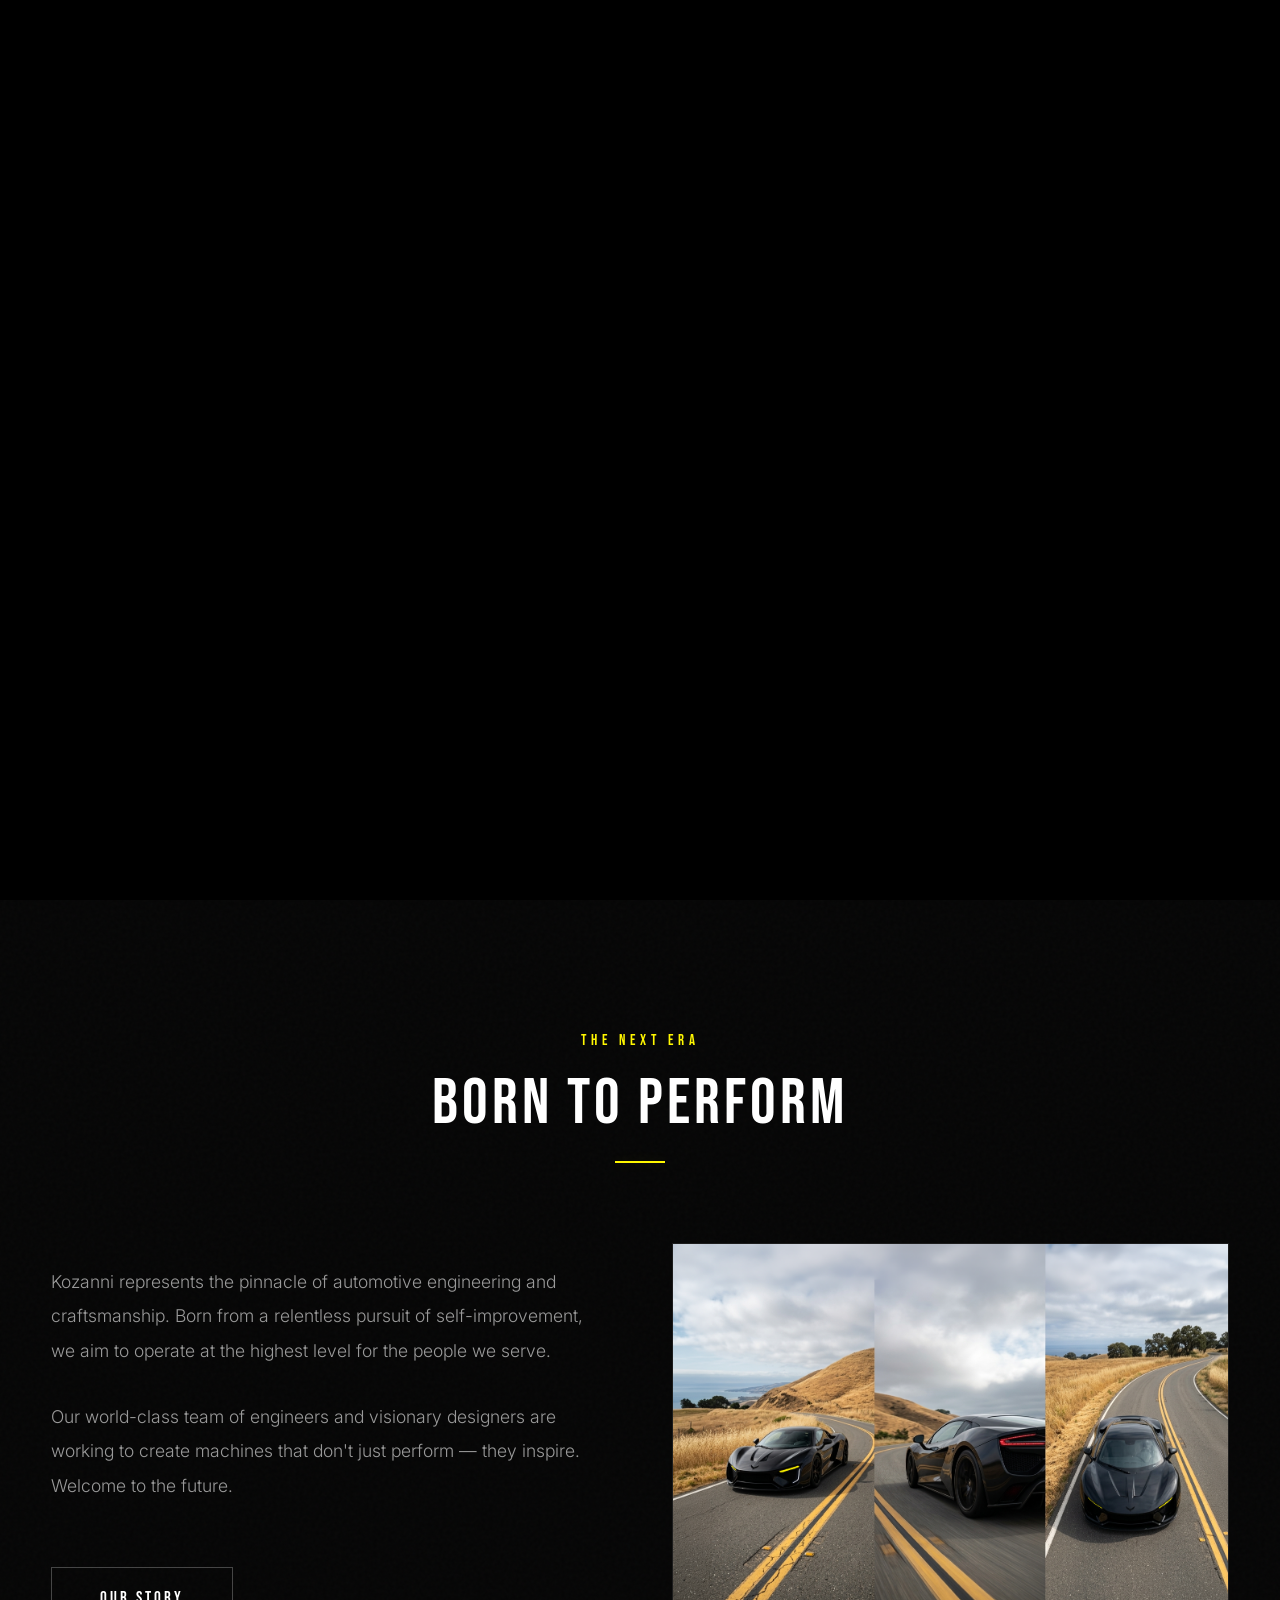
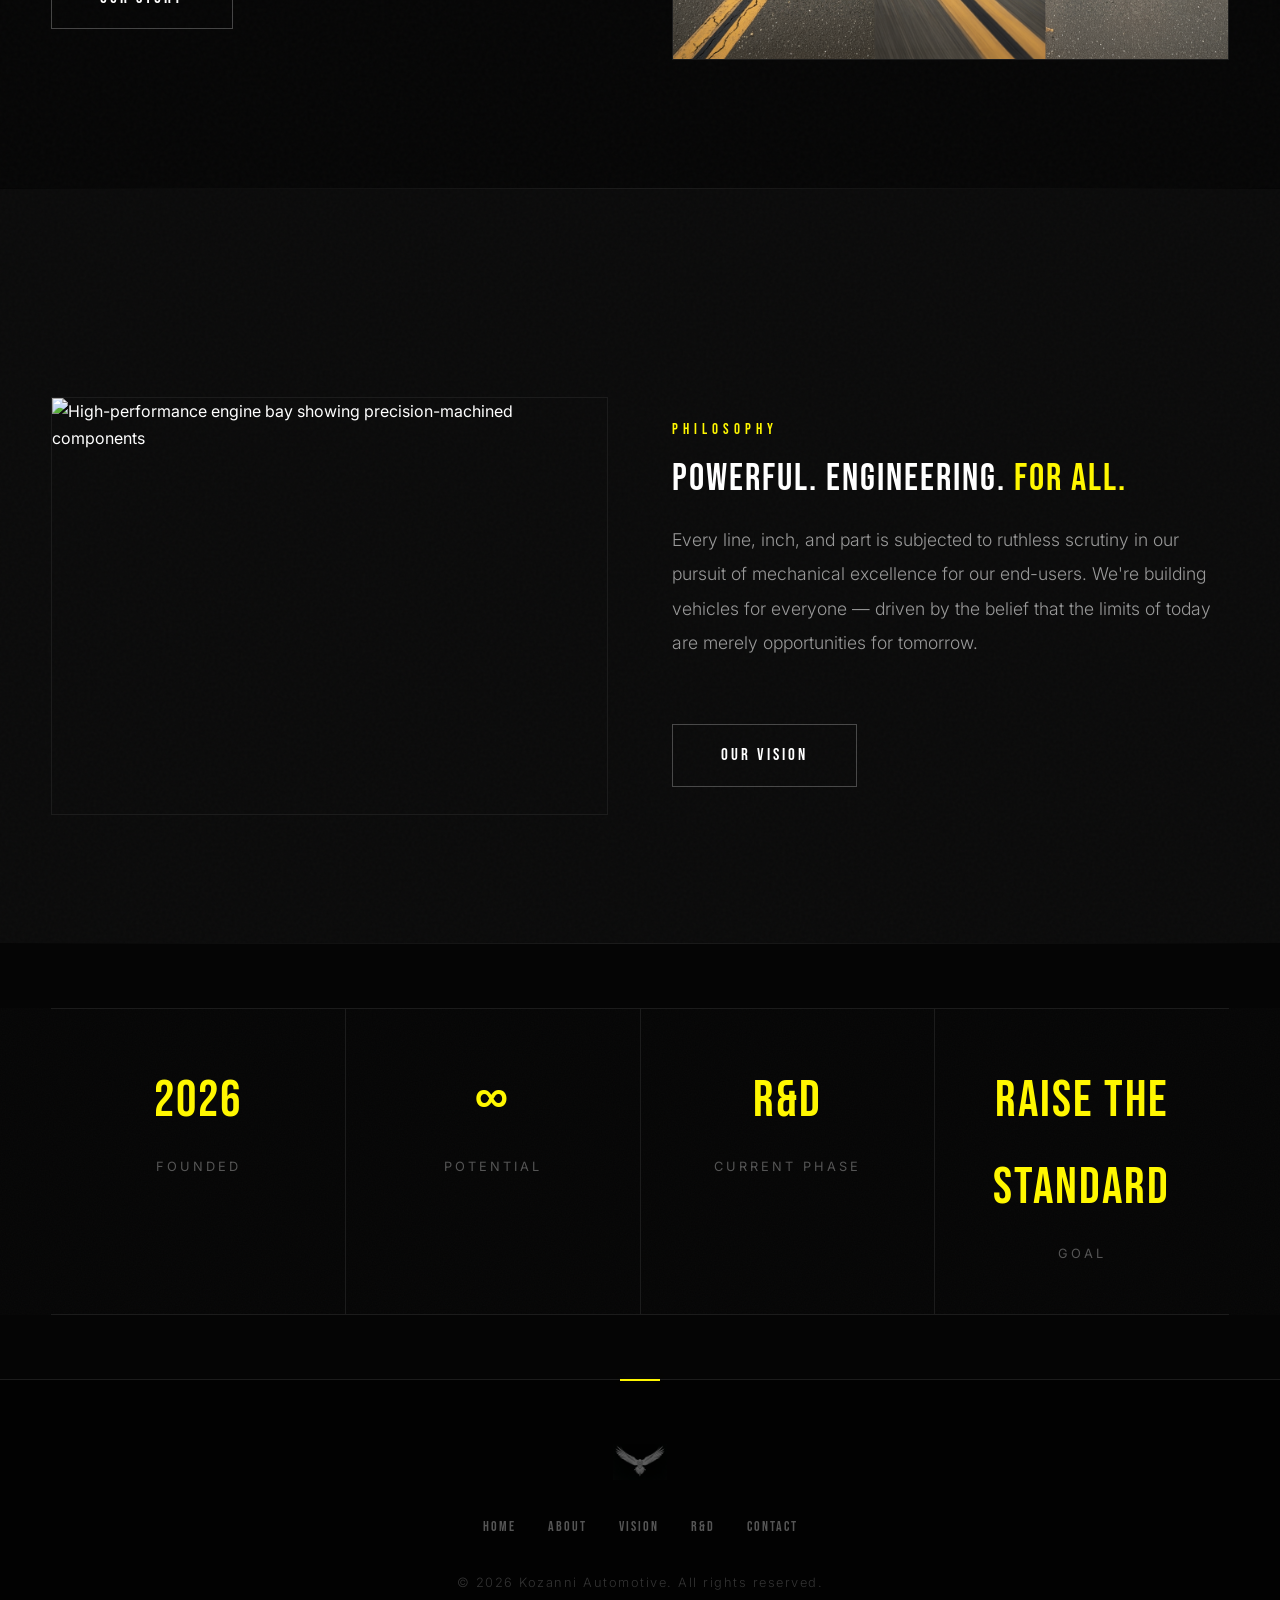
==== commit 1b7c8d93: "Update index.html" ====
--- a/index.html
+++ b/index.html
@@ -4,23 +4,24 @@
     <link rel="icon" type="image/png" href="assets/favicon.png">
     <meta charset="UTF-8">
     <meta name="viewport" content="width=device-width, initial-scale=1.0">
-    <title>Zaforix</title>
-    <meta name="description" content="Zaforix is redefining the future of automotive performance. Experience the pinnacle of luxury engineering and design.">
-        <link rel="stylesheet" href="style.css">
+    <title>Kozanni</title>
+    <meta name="description" content="Kozanni is redefining the future of automotive performance. Experience the pinnacle of luxury engineering and design.">
+            <link rel="stylesheet" href="style.css">
     
 </head>
 <body>
 
 <div id="startup">
-    <img src="assets/logo.png" id="startupLogo" alt="Zaforix">
+    <img src="assets/logo.png" id="startupLogo" alt="Kozanni">
 </div>
+
 
 
 </div>
 
 <nav class="navbar" id="navbar">
-    <a href="index.html" class="logo-link" aria-label="Zaforix Home">
-        <img src="assets/logo.png" alt="Zaforix" class="logo-img">
+    <a href="index.html" class="logo-link" aria-label="Kozanni Home">
+        <img src="assets/logo.png" alt="Kozanni" class="logo-img">
     </a>
     <ul class="nav-links" id="nav-links">
         <li><a href="index.html">Home</a></li>
@@ -44,7 +45,7 @@
         </video>
         <div class="hero-overlay"></div>
         <div class="hero-content">
-            <h1 class="hero-title">ZAFORIX</h1>
+            <h1 class="hero-title">Kozanni</h1>
             <p class="hero-tagline">Redefining the Future of Automotive Performance</p>
             <div class="hero-actions">
                 <a href="vision.html" class="btn btn-primary">Explore Our Vision</a>
@@ -67,7 +68,7 @@
             </div>
             <div class="split-section">
                 <div class="fade-in-left">
-                    <p>Zaforix represents the pinnacle of automotive engineering and craftsmanship. Born from a relentless pursuit of self-improvement, we aim to operate at the highest level for the people we serve.</p>
+                    <p>Kozanni represents the pinnacle of automotive engineering and craftsmanship. Born from a relentless pursuit of self-improvement, we aim to operate at the highest level for the people we serve.</p>
                     <p>Our world-class team of engineers and visionary designers are working to create machines that don't just perform — they inspire. Welcome to the future.</p>
                     <a href="about.html" class="btn" style="margin-top: 2rem;">Our Story</a>
                 </div>
@@ -134,7 +135,7 @@
 <footer>
     <div class="footer-content">
         <div class="footer-brand">
-            <img src="assets/logo.png" alt="Zaforix" class="footer-logo">
+            <img src="assets/logo.png" alt="Kozanni" class="footer-logo">
         </div>
         <ul class="footer-links">
             <li><a href="index.html">Home</a></li>
@@ -143,7 +144,7 @@
             <li><a href="rd.html">R&D</a></li>
             <li><a href="contact.html">Contact</a></li>
         </ul>
-        <p class="copyright">&copy; 2026 Zaforix Automotive. All rights reserved.</p>
+        <p class="copyright">&copy; 2026 Kozanni Automotive. All rights reserved.</p>
     </div>
 </footer>
 
